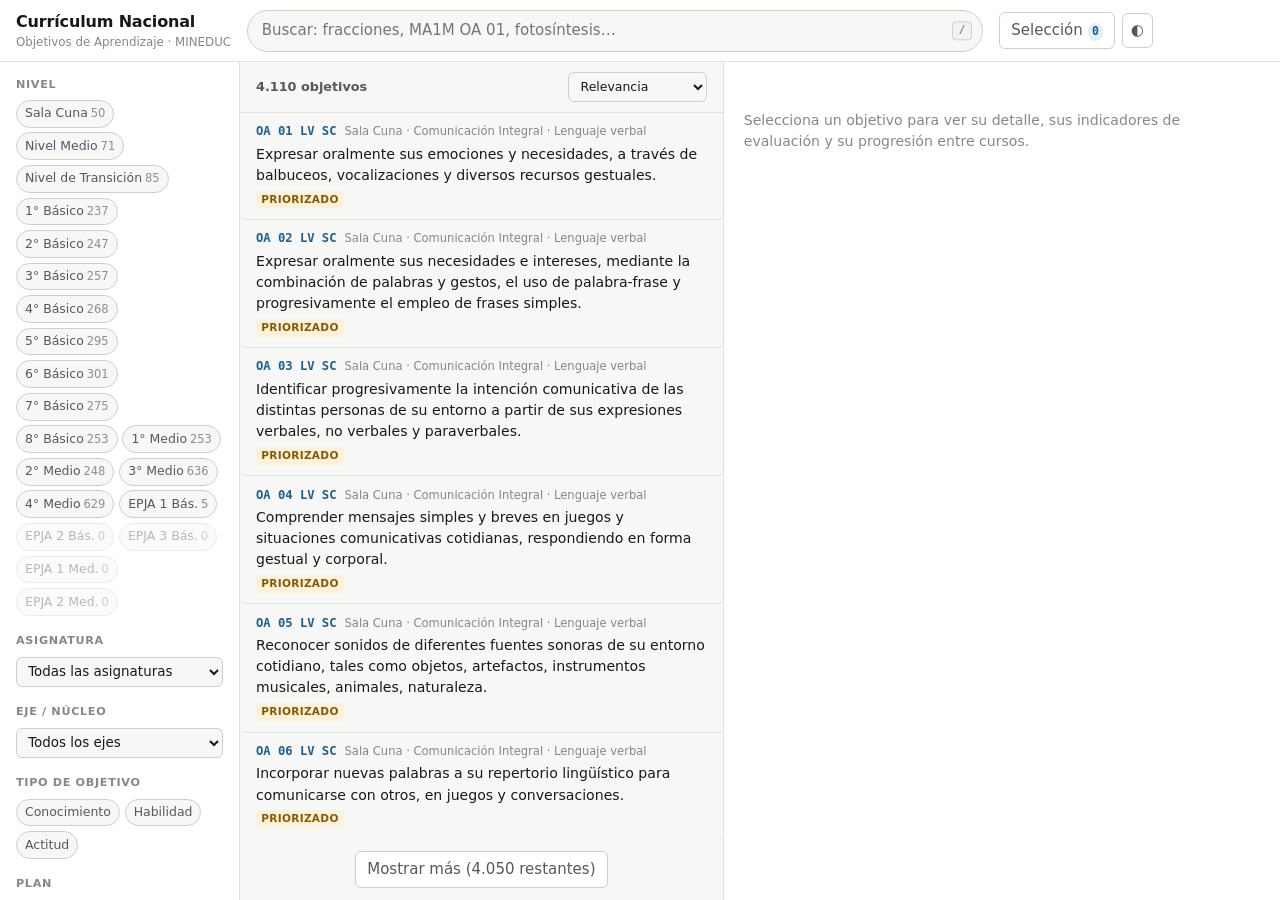
==== index.html @ ee591f40 "website initial" ====
<!doctype html>
<html lang="es">
<head>
<meta charset="utf-8">
<meta name="viewport" content="width=device-width, initial-scale=1">
<title>Currículum Nacional · Navegador de Objetivos de Aprendizaje</title>
<meta name="description" content="Buscador y navegador de los Objetivos de Aprendizaje del currículum nacional chileno (MINEDUC), con sus Indicadores de Evaluación.">
<link rel="stylesheet" href="./assets/app.css">
</head>
<body>
<a class="skip" href="#results">Saltar al contenido</a>

<header class="topbar">
  <div class="brand">
    <h1>Currículum Nacional</h1>
    <p>Objetivos de Aprendizaje &middot; MINEDUC</p>
  </div>

  <form class="searchbar" role="search" autocomplete="off">
    <label class="sr" for="q">Buscar en el currículum</label>
    <input id="q" type="search" placeholder="Buscar: fracciones, MA1M OA 01, fotosíntesis…"
           spellcheck="false" enterkeyhint="search">
    <kbd class="hint">/</kbd>
    <button id="clear-q" type="button" class="ghost" hidden aria-label="Limpiar búsqueda">&times;</button>
  </form>

  <div class="topbar-actions">
    <button id="basket-toggle" class="ghost" aria-expanded="false">
      Selección <span id="basket-count" class="pill">0</span>
    </button>
    <button id="theme-toggle" class="ghost icon" aria-label="Cambiar tema" title="Cambiar tema">◐</button>
  </div>
</header>

<div id="status" class="status" role="status" aria-live="polite">Cargando currículum…</div>

<main hidden id="app">
  <aside class="filters" aria-label="Filtros">
    <button id="filters-toggle" class="ghost block filters-toggle" aria-expanded="true"
            aria-controls="filters-scroll">Filtros</button>
    <div class="filters-scroll" id="filters-scroll">
      <section class="fgroup">
        <h2>Nivel</h2>
        <div id="f-level" class="chips"></div>
      </section>
      <section class="fgroup">
        <h2>Asignatura</h2>
        <label class="sr" for="f-subject">Asignatura</label>
        <select id="f-subject"><option value="">Todas</option></select>
      </section>
      <section class="fgroup">
        <h2>Eje / Núcleo</h2>
        <label class="sr" for="f-strand">Eje</label>
        <select id="f-strand"><option value="">Todos</option></select>
      </section>
      <section class="fgroup">
        <h2>Tipo de objetivo</h2>
        <div id="f-category" class="chips"></div>
      </section>
      <section class="fgroup">
        <h2>Plan</h2>
        <div id="f-track" class="chips"></div>
      </section>
      <section class="fgroup">
        <h2>Solo mostrar</h2>
        <label class="check"><input type="checkbox" id="f-prioritized"> Priorización curricular</label>
        <label class="check"><input type="checkbox" id="f-indicators"> Con indicadores de evaluación</label>
      </section>
      <button id="reset" class="ghost block">Limpiar filtros</button>

      <section class="fgroup about">
        <h2>Dataset</h2>
        <dl id="meta"></dl>
        <p class="fineprint">
          Contenido curricular: Ministerio de Educación de Chile, Unidad de Currículum y
          Evaluación &mdash;
          <a href="https://www.curriculumnacional.cl" rel="noopener">curriculumnacional.cl</a>.
          Proyecto independiente, no oficial.
        </p>
      </section>
    </div>
  </aside>

  <section class="results" id="results" aria-label="Resultados">
    <div class="results-head">
      <h2 id="result-count">&nbsp;</h2>
      <div class="sortbox">
        <label class="sr" for="sort">Ordenar</label>
        <select id="sort">
          <option value="relevance">Relevancia</option>
          <option value="curriculum">Orden curricular</option>
          <option value="code">Código</option>
          <option value="indicators">Más indicadores</option>
        </select>
      </div>
    </div>
    <ol id="list" class="list"></ol>
    <div id="more-wrap" class="more-wrap" hidden>
      <button id="more" class="ghost">Mostrar más</button>
    </div>
    <p id="empty" class="empty" hidden></p>
  </section>

  <aside class="detail" id="detail" aria-label="Detalle" tabindex="-1">
    <p class="detail-placeholder">Selecciona un objetivo para ver su detalle,
      sus indicadores de evaluación y su progresión entre cursos.</p>
  </aside>
</main>

<div id="basket" class="basket" hidden aria-label="Selección">
  <div class="basket-head">
    <h2>Selección</h2>
    <div class="basket-head-actions">
      <button id="basket-clear" class="ghost small">Vaciar</button>
      <button id="basket-close" class="ghost icon" aria-label="Cerrar">&times;</button>
    </div>
  </div>
  <ol id="basket-list" class="basket-list"></ol>
  <div class="basket-foot">
    <label class="sr" for="export-format">Formato</label>
    <select id="export-format">
      <option value="markdown">Markdown</option>
      <option value="text">Texto plano</option>
      <option value="prompt">Bloque para LLM</option>
      <option value="csv">CSV</option>
      <option value="json">JSON</option>
    </select>
    <button id="basket-copy" class="primary">Copiar</button>
    <button id="basket-download" class="ghost">Descargar</button>
  </div>
</div>

<script src="./assets/app.js" type="module"></script>
</body>
</html>
---- assets/app.css ----
/* Currículum Nacional navigator — a reference tool, so: dense, quiet, fast to scan. */

:root {
  color-scheme: light;
  --bg: #f7f7f5;
  --panel: #ffffff;
  --panel-2: #f2f2ef;
  --ink: #17181a;
  --ink-2: #55585e;
  --ink-3: #83878e;
  --line: #e2e2dd;
  --line-2: #cfcfc8;
  --accent: #1b5e8f;
  --accent-ink: #ffffff;
  --accent-soft: #e6eff6;
  --warn: #8a5a00;
  --warn-soft: #fbf1dc;
  --ok: #1f6b45;
  --ok-soft: #e4f1ea;
  --mark: #fde68a;
  --shadow: 0 1px 2px rgba(20, 20, 20, .06), 0 8px 24px rgba(20, 20, 20, .06);
  --radius: 8px;
  --mono: ui-monospace, SFMono-Regular, "SF Mono", Menlo, Consolas, monospace;
  --sans: system-ui, -apple-system, "Segoe UI", Roboto, "Helvetica Neue", sans-serif;
}

:root[data-theme="dark"] {
  color-scheme: dark;
  --bg: #14161a;
  --panel: #1b1e24;
  --panel-2: #23262d;
  --ink: #e9eaec;
  --ink-2: #a9adb5;
  --ink-3: #7c818a;
  --line: #2c3038;
  --line-2: #3a3f49;
  --accent: #74b3e0;
  --accent-ink: #10141a;
  --accent-soft: #1d2c39;
  --warn: #e2b464;
  --warn-soft: #33291a;
  --ok: #7dc9a0;
  --ok-soft: #1a2c22;
  --mark: #6b5a17;
  --shadow: 0 1px 2px rgba(0, 0, 0, .3), 0 8px 24px rgba(0, 0, 0, .28);
}

* { box-sizing: border-box; }

html, body { height: 100%; }

body {
  margin: 0;
  font: 15px/1.5 var(--sans);
  color: var(--ink);
  background: var(--bg);
  display: flex;
  flex-direction: column;
  overflow: hidden;
}

.sr, .skip:not(:focus) {
  position: absolute; width: 1px; height: 1px; margin: -1px;
  padding: 0; overflow: hidden; clip: rect(0 0 0 0); white-space: nowrap; border: 0;
}
.skip:focus {
  position: absolute; z-index: 50; top: .5rem; left: .5rem; width: auto; height: auto;
  padding: .5rem .75rem; background: var(--accent); color: var(--accent-ink);
  border-radius: var(--radius);
}

/* ---------- top bar ---------- */
.topbar {
  display: flex; align-items: center; gap: 1rem;
  padding: .6rem 1rem;
  background: var(--panel);
  border-bottom: 1px solid var(--line);
  flex: 0 0 auto;
}
.brand h1 { margin: 0; font-size: 1rem; font-weight: 650; letter-spacing: -.01em; }
.brand p { margin: 0; font-size: .74rem; color: var(--ink-3); }

.searchbar { position: relative; flex: 1 1 auto; max-width: 46rem; display: flex; }
.searchbar input {
  width: 100%;
  padding: .55rem 4.5rem .55rem .85rem;
  font: inherit; color: var(--ink);
  background: var(--bg);
  border: 1px solid var(--line-2); border-radius: 999px;
}
.searchbar input:focus-visible { outline: 2px solid var(--accent); outline-offset: 1px; }
.searchbar input::-webkit-search-cancel-button { display: none; }
.hint {
  position: absolute; right: .7rem; top: 50%; transform: translateY(-50%);
  font: 600 .68rem/1 var(--mono); color: var(--ink-3);
  background: var(--panel-2); border: 1px solid var(--line-2);
  border-radius: 4px; padding: .2rem .35rem;
}
#clear-q {
  position: absolute; right: 2.4rem; top: 50%; transform: translateY(-50%);
  font-size: 1.1rem; line-height: 1; padding: .1rem .35rem;
}
.topbar-actions { display: flex; align-items: center; gap: .4rem; flex: 0 0 auto; }

/* ---------- buttons ---------- */
button {
  font: inherit; cursor: pointer; border-radius: 6px;
  border: 1px solid transparent; background: none; color: inherit;
}
.ghost {
  padding: .4rem .7rem; border-color: var(--line-2); background: var(--panel);
  color: var(--ink-2);
}
.ghost:hover { background: var(--panel-2); color: var(--ink); }
.ghost.icon { padding: .35rem .5rem; }
.ghost.small { padding: .25rem .5rem; font-size: .8rem; }
.ghost.block { width: 100%; margin-top: .25rem; }
.primary {
  padding: .4rem .8rem; background: var(--accent); color: var(--accent-ink); font-weight: 600;
}
.primary:hover { filter: brightness(1.08); }
button:focus-visible, select:focus-visible, input:focus-visible, a:focus-visible {
  outline: 2px solid var(--accent); outline-offset: 1px;
}
.pill {
  display: inline-block; min-width: 1.35em; padding: 0 .35em;
  font: 600 .72rem/1.5 var(--mono); text-align: center;
  background: var(--accent-soft); color: var(--accent); border-radius: 999px;
}

/* ---------- status ---------- */
.status {
  padding: .5rem 1rem; font-size: .84rem; color: var(--ink-2);
  background: var(--warn-soft); border-bottom: 1px solid var(--line);
  flex: 0 0 auto;
}
.status[hidden] { display: none; }
.status.error { color: var(--warn); font-weight: 600; }

/* ---------- layout ---------- */
main {
  flex: 1 1 auto; min-height: 0;
  display: grid;
  grid-template-columns: 15rem minmax(22rem, 1fr) minmax(24rem, 1.15fr);
}
main[hidden] { display: none; }

.filters, .results, .detail { min-height: 0; overflow: hidden; display: flex; flex-direction: column; }
.filters { border-right: 1px solid var(--line); background: var(--panel); }
.filters-scroll { overflow-y: auto; padding: .9rem 1rem 2rem; }
/* Only a phone needs to fold the filters away; on desktop they are the sidebar. */
.filters-toggle { display: none; }
.results { border-right: 1px solid var(--line); }
.detail { background: var(--panel); }

/* ---------- filters ---------- */
.fgroup { margin-bottom: 1.1rem; }
.fgroup h2 {
  margin: 0 0 .4rem; font-size: .7rem; font-weight: 700;
  text-transform: uppercase; letter-spacing: .06em; color: var(--ink-3);
}
.chips { display: flex; flex-wrap: wrap; gap: .3rem; }
.chip {
  padding: .22rem .5rem; font-size: .78rem;
  border: 1px solid var(--line-2); border-radius: 999px;
  background: var(--bg); color: var(--ink-2);
}
.chip:hover { border-color: var(--accent); color: var(--ink); }
.chip[aria-pressed="true"] {
  background: var(--accent); border-color: var(--accent);
  color: var(--accent-ink); font-weight: 600;
}
.chip .n { font-size: .72rem; opacity: .65; margin-left: .25em; }
.chip:disabled { opacity: .42; cursor: not-allowed; }
.chip:disabled:hover { border-color: var(--line-2); color: var(--ink-3); }
select {
  width: 100%; padding: .35rem .45rem; font: inherit; font-size: .84rem;
  color: var(--ink); background: var(--bg);
  border: 1px solid var(--line-2); border-radius: 6px;
}
.check { display: flex; gap: .45rem; align-items: center; font-size: .84rem; color: var(--ink-2); margin: .25rem 0; }
.about dl { margin: 0; font-size: .78rem; color: var(--ink-2); }
.about dt { color: var(--ink-3); font-size: .7rem; text-transform: uppercase; letter-spacing: .04em; margin-top: .5rem; }
.about dd { margin: 0; font-variant-numeric: tabular-nums; }
.fineprint { font-size: .72rem; line-height: 1.45; color: var(--ink-3); margin: .9rem 0 0; }
.fineprint a { color: var(--accent); }

/* ---------- results ---------- */
.results-head {
  display: flex; align-items: center; justify-content: space-between; gap: 1rem;
  padding: .6rem 1rem; border-bottom: 1px solid var(--line);
  flex: 0 0 auto;
}
.results-head h2 { margin: 0; font-size: .8rem; font-weight: 600; color: var(--ink-2); }
.sortbox select { width: auto; font-size: .78rem; }

.list { list-style: none; margin: 0; padding: 0; overflow-y: auto; flex: 1 1 auto; }
.row {
  display: block; width: 100%; text-align: left;
  padding: .65rem 1rem; border: 0; border-bottom: 1px solid var(--line);
  background: none; cursor: pointer;
}
.row:hover { background: var(--panel); }
.row[aria-current="true"] { background: var(--accent-soft); box-shadow: inset 3px 0 0 var(--accent); }
.row-top { display: flex; align-items: baseline; gap: .5rem; flex-wrap: wrap; }
.code { font: 600 .76rem/1.3 var(--mono); color: var(--accent); }
.row-where { font-size: .72rem; color: var(--ink-3); }
.row-statement { margin: .2rem 0 0; font-size: .88rem; color: var(--ink); }
.row-meta { margin-top: .3rem; display: flex; gap: .35rem; flex-wrap: wrap; }

.badge {
  font: 600 .66rem/1.5 var(--sans); padding: 0 .4em; border-radius: 4px;
  border: 1px solid var(--line-2); color: var(--ink-3); background: var(--bg);
  text-transform: uppercase; letter-spacing: .03em;
}
.badge.prio { color: var(--warn); background: var(--warn-soft); border-color: transparent; }
.badge.ind { color: var(--ok); background: var(--ok-soft); border-color: transparent; }
.badge.cat-habilidad, .badge.cat-actitud { color: var(--accent); background: var(--accent-soft); border-color: transparent; }

mark { background: var(--mark); color: inherit; border-radius: 2px; padding: 0 .1em; }

.more-wrap { padding: .75rem 1rem; text-align: center; flex: 0 0 auto; }
.empty { padding: 2rem 1rem; text-align: center; color: var(--ink-3); font-size: .9rem; }

/* ---------- detail ---------- */
.detail { overflow-y: auto; padding: 1rem 1.25rem 3rem; }
.detail:focus-visible { outline: none; }
.detail-placeholder { color: var(--ink-3); font-size: .88rem; max-width: 28rem; margin-top: 2rem; }
.detail h2 { margin: .1rem 0 .1rem; font-size: 1.05rem; line-height: 1.35; }
.detail .d-code { font: 700 .82rem/1.4 var(--mono); color: var(--accent); }
.detail .d-where { font-size: .78rem; color: var(--ink-2); margin: .15rem 0 .75rem; }
.detail .d-actions { display: flex; gap: .4rem; flex-wrap: wrap; margin: .5rem 0 1rem; }
.statement {
  margin: 0 0 1rem; padding: .75rem .9rem; font-size: .95rem; line-height: 1.55;
  background: var(--bg); border: 1px solid var(--line); border-radius: var(--radius);
}
.statement ul { margin: .5rem 0 0; padding-left: 1.1rem; }
.statement li { margin: .2rem 0; }

.detail h3 {
  margin: 1.4rem 0 .5rem; font-size: .72rem; font-weight: 700;
  text-transform: uppercase; letter-spacing: .06em; color: var(--ink-3);
  border-bottom: 1px solid var(--line); padding-bottom: .3rem;
}
.indicators { margin: 0; padding-left: 1.15rem; }
.indicators li { margin: .35rem 0; font-size: .89rem; line-height: 1.5; }
.scope-note {
  font-size: .76rem; color: var(--ink-2); background: var(--panel-2);
  border-left: 3px solid var(--line-2); padding: .45rem .6rem; margin: 0 0 .6rem;
  border-radius: 0 4px 4px 0;
}
.kw { display: flex; flex-wrap: wrap; gap: .25rem; }
.kw span { font-size: .74rem; padding: .1rem .4rem; background: var(--panel-2); border-radius: 4px; color: var(--ink-2); }
.prog { list-style: none; margin: 0; padding: 0; }
.prog li { border-bottom: 1px solid var(--line); }
.prog button { display: block; width: 100%; text-align: left; padding: .45rem 0; }
.prog button:hover .prog-st { color: var(--ink); }
.prog-lvl { font: 600 .72rem/1.4 var(--mono); color: var(--accent); }
.prog-st { display: block; font-size: .82rem; color: var(--ink-2); }
.docs { list-style: none; margin: 0; padding: 0; font-size: .82rem; }
.docs li { margin: .3rem 0; }
.docs a { color: var(--accent); }
.docs .dtype { font-size: .7rem; color: var(--ink-3); text-transform: uppercase; letter-spacing: .04em; }
.module { border: 1px solid var(--line); border-radius: var(--radius); margin: .5rem 0; background: var(--bg); }
.module > summary { padding: .5rem .7rem; cursor: pointer; font-size: .86rem; font-weight: 600; }
.module > summary::marker { color: var(--ink-3); }
.module-body { padding: 0 .7rem .6rem; }
.ae { margin: .5rem 0 0; }
.ae > p { margin: 0; font-size: .85rem; font-weight: 600; }
.ae ul { margin: .3rem 0 0; padding-left: 1.1rem; }
.ae li { font-size: .82rem; margin: .2rem 0; color: var(--ink-2); }
.oag { font: .7rem/1 var(--mono); color: var(--ink-3); }

/* ---------- basket ---------- */
.basket {
  position: fixed; right: 1rem; bottom: 1rem; z-index: 30;
  width: min(30rem, calc(100vw - 2rem)); max-height: min(70vh, 40rem);
  display: flex; flex-direction: column;
  background: var(--panel); border: 1px solid var(--line-2);
  border-radius: var(--radius); box-shadow: var(--shadow);
}
.basket[hidden] { display: none; }
.basket-head, .basket-foot {
  display: flex; align-items: center; gap: .5rem;
  padding: .6rem .8rem; flex: 0 0 auto;
}
.basket-head { border-bottom: 1px solid var(--line); justify-content: space-between; }
.basket-head h2 { margin: 0; font-size: .9rem; }
.basket-head-actions { display: flex; gap: .3rem; }
.basket-foot { border-top: 1px solid var(--line); }
.basket-foot select { width: auto; flex: 1 1 auto; }
.basket-list { list-style: none; margin: 0; padding: .3rem 0; overflow-y: auto; flex: 1 1 auto; }
.basket-list li {
  display: flex; gap: .5rem; align-items: flex-start;
  padding: .35rem .8rem; font-size: .82rem;
}
.basket-list .b-code { font: 600 .74rem/1.5 var(--mono); color: var(--accent); flex: 0 0 auto; }
.basket-list .b-st { flex: 1 1 auto; color: var(--ink-2); }
.basket-empty { padding: 1.5rem .8rem; text-align: center; color: var(--ink-3); font-size: .84rem; }

/* ---------- responsive ---------- */
@media (max-width: 62rem) {
  /* Desktop uses three independently scrolling panes inside a viewport-height
     grid. On a phone that is wrong twice over: the panes must stack, and the
     page itself must scroll. Dropping the height chain (html/body/main) and
     falling back to plain block layout is what makes the panes size to their
     content instead of being clipped into equal grid rows. */
  html, body { height: auto; }
  body { display: block; overflow: auto; }
  main { display: block; }
  .filters, .results, .detail { display: block; height: auto; overflow: visible; }
  .filters-scroll, .list { height: auto; overflow: visible; }
  .filters { border-right: 0; border-bottom: 1px solid var(--line); }
  .results { border-right: 0; border-bottom: 1px solid var(--line); }
  .results-head { position: sticky; top: 0; z-index: 5; background: var(--bg); }

  /* The filter column is over 1000 px tall on a phone, which would bury the
     results. Fold it behind a disclosure button, collapsed by default. */
  .filters-toggle {
    display: block; margin: 0; border-radius: 0;
    border-width: 0 0 1px; text-align: left; font-weight: 600;
  }
  .filters-toggle::after { content: " ▾"; color: var(--ink-3); }
  .filters[data-collapsed="true"] .filters-toggle::after { content: " ▸"; }
  .filters[data-collapsed="true"] .filters-scroll { display: none; }

  /* Give the search field its own row rather than letting the brand and the
     action buttons squeeze it to nothing. */
  .topbar { flex-wrap: wrap; row-gap: .5rem; }
  .searchbar { order: 3; flex-basis: 100%; max-width: none; }
  .brand { flex: 1 1 auto; }
  .brand p { display: none; }
  .hint { display: none; }
}
@media (prefers-color-scheme: dark) {
  :root:not([data-theme="light"]) {
    color-scheme: dark;
    --bg: #14161a; --panel: #1b1e24; --panel-2: #23262d;
    --ink: #e9eaec; --ink-2: #a9adb5; --ink-3: #7c818a;
    --line: #2c3038; --line-2: #3a3f49;
    --accent: #74b3e0; --accent-ink: #10141a; --accent-soft: #1d2c39;
    --warn: #e2b464; --warn-soft: #33291a;
    --ok: #7dc9a0; --ok-soft: #1a2c22;
    --mark: #6b5a17;
    --shadow: 0 1px 2px rgba(0,0,0,.3), 0 8px 24px rgba(0,0,0,.28);
  }
}
@media print {
  .topbar, .filters, .basket, .status, .more-wrap { display: none !important; }
  main { grid-template-columns: 1fr; }
  body { overflow: visible; }
}
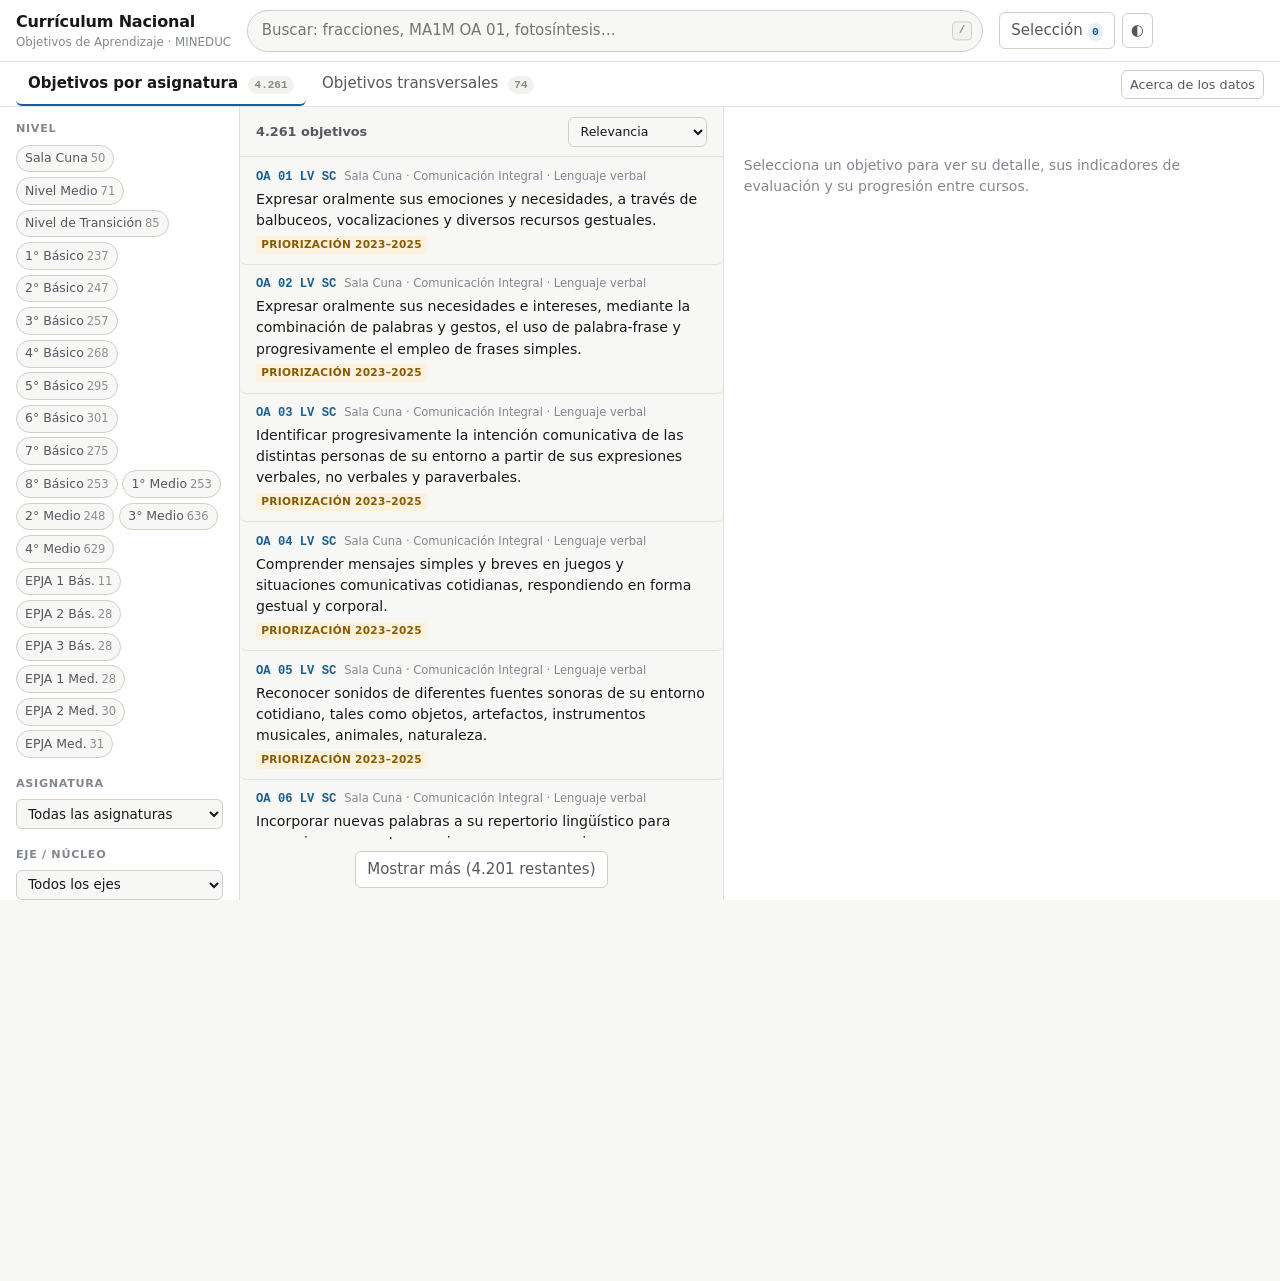
==== commit e0bfb390: "Complete the curriculum dataset: EPJA, provenance, status and coverage The dataset had two documente" ====
--- a/index.html
+++ b/index.html
@@ -32,45 +32,82 @@
   </div>
 </header>
 
+<nav class="modebar" aria-label="Tipo de objetivo">
+  <button id="mode-oa" class="mode" type="button" aria-pressed="true">
+    Objetivos por asignatura <span id="mode-oa-n" class="n"></span>
+  </button>
+  <button id="mode-oat" class="mode" type="button" aria-pressed="false">
+    Objetivos transversales <span id="mode-oat-n" class="n"></span>
+  </button>
+  <button id="about-toggle" class="ghost small about-toggle" type="button" aria-expanded="false"
+          aria-controls="about">Acerca de los datos</button>
+</nav>
+
 <div id="status" class="status" role="status" aria-live="polite">Cargando currículum…</div>
+
+<section id="about" class="about-panel" hidden aria-label="Acerca de los datos">
+  <div class="about-head">
+    <h2>Acerca de los datos</h2>
+    <button id="about-close" class="ghost icon" type="button" aria-label="Cerrar">&times;</button>
+  </div>
+  <div id="about-body"></div>
+</section>
 
 <main hidden id="app">
   <aside class="filters" aria-label="Filtros">
     <button id="filters-toggle" class="ghost block filters-toggle" aria-expanded="true"
             aria-controls="filters-scroll">Filtros</button>
     <div class="filters-scroll" id="filters-scroll">
-      <section class="fgroup">
+      <section class="fgroup oa-only">
         <h2>Nivel</h2>
         <div id="f-level" class="chips"></div>
       </section>
-      <section class="fgroup">
+      <section class="fgroup oat-only" hidden>
+        <h2>Base curricular</h2>
+        <label class="sr" for="f-base">Base curricular</label>
+        <select id="f-base"><option value="">Todas</option></select>
+      </section>
+      <section class="fgroup oat-only" hidden>
+        <h2>Dimensión</h2>
+        <label class="sr" for="f-dimension">Dimensión</label>
+        <select id="f-dimension"><option value="">Todas</option></select>
+      </section>
+      <section class="fgroup oa-only">
         <h2>Asignatura</h2>
         <label class="sr" for="f-subject">Asignatura</label>
         <select id="f-subject"><option value="">Todas</option></select>
       </section>
-      <section class="fgroup">
+      <section class="fgroup oa-only">
         <h2>Eje / Núcleo</h2>
         <label class="sr" for="f-strand">Eje</label>
         <select id="f-strand"><option value="">Todos</option></select>
       </section>
-      <section class="fgroup">
+      <section class="fgroup oa-only">
         <h2>Tipo de objetivo</h2>
         <div id="f-category" class="chips"></div>
       </section>
-      <section class="fgroup">
+      <section class="fgroup oa-only">
         <h2>Plan</h2>
         <div id="f-track" class="chips"></div>
       </section>
+      <section class="fgroup oa-only">
+        <h2>Solo mostrar</h2>
+        <label class="check"><input type="checkbox" id="f-prioritized">
+          Priorización 2023&ndash;2025</label>
+        <label class="check"><input type="checkbox" id="f-indicators">
+          Con indicadores de evaluación</label>
+      </section>
       <section class="fgroup">
-        <h2>Solo mostrar</h2>
-        <label class="check"><input type="checkbox" id="f-prioritized"> Priorización curricular</label>
-        <label class="check"><input type="checkbox" id="f-indicators"> Con indicadores de evaluación</label>
+        <h2>Estado del currículum</h2>
+        <label class="sr" for="f-status">Estado</label>
+        <select id="f-status"><option value="">Todos los estados</option></select>
       </section>
       <button id="reset" class="ghost block">Limpiar filtros</button>
 
       <section class="fgroup about">
         <h2>Dataset</h2>
         <dl id="meta"></dl>
+        <button id="about-open" class="ghost block small" type="button">Acerca de los datos</button>
         <p class="fineprint">
           Contenido curricular: Ministerio de Educación de Chile, Unidad de Currículum y
           Evaluación &mdash;
--- a/assets/app.css
+++ b/assets/app.css
@@ -350,3 +350,97 @@
   main { grid-template-columns: 1fr; }
   body { overflow: visible; }
 }
+
+/* ------------------------------------------------------------------ mode bar
+   Two top-level ways into the data. Objetivos transversales are defined once
+   per curriculum base rather than per subject, so they cannot be reached
+   through the level/subject filters at all — they need their own entrance. */
+.modebar {
+  display: flex; align-items: center; gap: .25rem;
+  padding: 0 1rem; border-bottom: 1px solid var(--line);
+  background: var(--panel); flex: 0 0 auto;
+}
+.mode {
+  appearance: none; border: 0; background: none; cursor: pointer;
+  font: inherit; color: var(--ink-2);
+  padding: .6rem .75rem; border-bottom: 2px solid transparent;
+}
+.mode:hover { color: var(--ink); }
+.mode[aria-pressed="true"] { color: var(--ink); border-bottom-color: var(--accent); font-weight: 600; }
+.mode .n {
+  font: 600 11px/1 var(--mono); color: var(--ink-3);
+  background: var(--panel-2); border-radius: 999px; padding: .2rem .4rem; margin-left: .3rem;
+}
+.about-toggle { margin-left: auto; }
+
+/* --------------------------------------------------------- coverage panel */
+.about-panel {
+  flex: 0 0 auto; max-height: 60vh; overflow: auto;
+  border-bottom: 1px solid var(--line); background: var(--panel);
+  padding: 1rem 1.25rem 1.5rem;
+}
+.about-head { display: flex; align-items: baseline; gap: 1rem; }
+.about-head h2 { margin: 0 auto 0 0; font-size: 1.05rem; }
+.about-panel h3 {
+  margin: 1.25rem 0 .5rem; font-size: .8rem; text-transform: uppercase;
+  letter-spacing: .04em; color: var(--ink-3);
+}
+.about-lede { margin: .5rem 0 0; max-width: 70ch; color: var(--ink-2); }
+.about-note { margin: .5rem 0 0; max-width: 70ch; color: var(--ink-2); font-size: .9rem; }
+.stats { display: grid; grid-template-columns: repeat(auto-fill, minmax(15rem, 1fr)); gap: .75rem; margin: 0; }
+.stat { border: 1px solid var(--line); border-radius: var(--radius); padding: .6rem .75rem; }
+.stat dt { font-size: .8rem; color: var(--ink-2); }
+.stat dd { margin: .15rem 0 0; font: 600 1.4rem/1.1 var(--sans); }
+.stat p { margin: .35rem 0 0; font-size: .78rem; color: var(--ink-3); }
+.cov { list-style: none; margin: 0; padding: 0; display: grid; gap: .25rem; max-width: 46rem; }
+.cov li {
+  display: flex; justify-content: space-between; gap: 1rem;
+  padding: .35rem .6rem; border-radius: 6px; background: var(--panel-2);
+}
+.cov li strong { font-variant-numeric: tabular-nums; }
+.cov .cov-parser_gap, .cov .cov-missing_from_dataset { background: var(--warn-soft); color: var(--warn); }
+.cov .cov-ingested { background: var(--ok-soft); color: var(--ok); }
+.lims { list-style: none; margin: 0; padding: 0; display: grid; gap: .5rem; max-width: 60rem; }
+.lims li { border-left: 3px solid var(--line-2); padding: .4rem .75rem; }
+.lims li.lim-parser_gap { border-left-color: var(--warn); }
+.lims .lim-n { color: var(--ink-3); font-size: .8rem; margin-left: .5rem; }
+.lims li p { margin: .25rem 0; color: var(--ink-2); font-size: .9rem; }
+
+/* -------------------------------------------------------- status & badges */
+.badge.status { border-color: var(--line-2); color: var(--ink-2); }
+.badge.status.st-propuesta,
+.badge.status.st-en_implementacion { color: var(--warn); background: var(--warn-soft); border-color: transparent; }
+.badge.status.st-vigente { color: var(--ok); background: var(--ok-soft); border-color: transparent; }
+.badge.status.st-historico,
+.badge.status.st-desconocido { color: var(--ink-2); background: var(--panel-2); border-color: transparent; }
+.badge.cat-transversal { color: var(--accent); background: var(--accent-soft); border-color: transparent; }
+.d-badges { display: flex; flex-wrap: wrap; gap: .3rem; margin: .5rem 0 0; }
+.status-line { display: flex; align-items: baseline; gap: .5rem; flex-wrap: wrap; margin: .25rem 0 0; }
+.status-line span { color: var(--ink-2); font-size: .9rem; }
+
+/* A stem-plus-list objective is complete in the data; the card must not make
+   it look cut off. */
+.more-parts {
+  margin-left: .4rem; font-size: .8rem; color: var(--ink-3);
+  white-space: nowrap;
+}
+
+/* Why a result matched, when the only connection is inside an indicator. */
+.why { margin: .35rem 0 0; font-size: .82rem; color: var(--ink-3); }
+.why-x { color: var(--ink-2); font-style: italic; }
+
+/* ------------------------------------------------------------- provenance */
+.prov { display: grid; grid-template-columns: auto 1fr; gap: .2rem .75rem; margin: .35rem 0 0; }
+.prov dt { color: var(--ink-3); font-size: .82rem; }
+.prov dd { margin: 0; font-size: .85rem; overflow-wrap: anywhere; }
+.prov-link { margin: .5rem 0 0; font-size: .85rem; }
+.oat-title { margin: .5rem 0 0; font-weight: 600; }
+
+@media (max-width: 62rem) {
+  .modebar { padding: 0 .5rem; flex-wrap: wrap; }
+  .mode { padding: .55rem .5rem; font-size: .92rem; }
+  .about-toggle { margin-left: auto; }
+  .about-panel { max-height: none; padding: .75rem .9rem 1.25rem; }
+  .stats { grid-template-columns: 1fr; }
+}
+@media print { .modebar, .about-panel { display: none !important; } }
